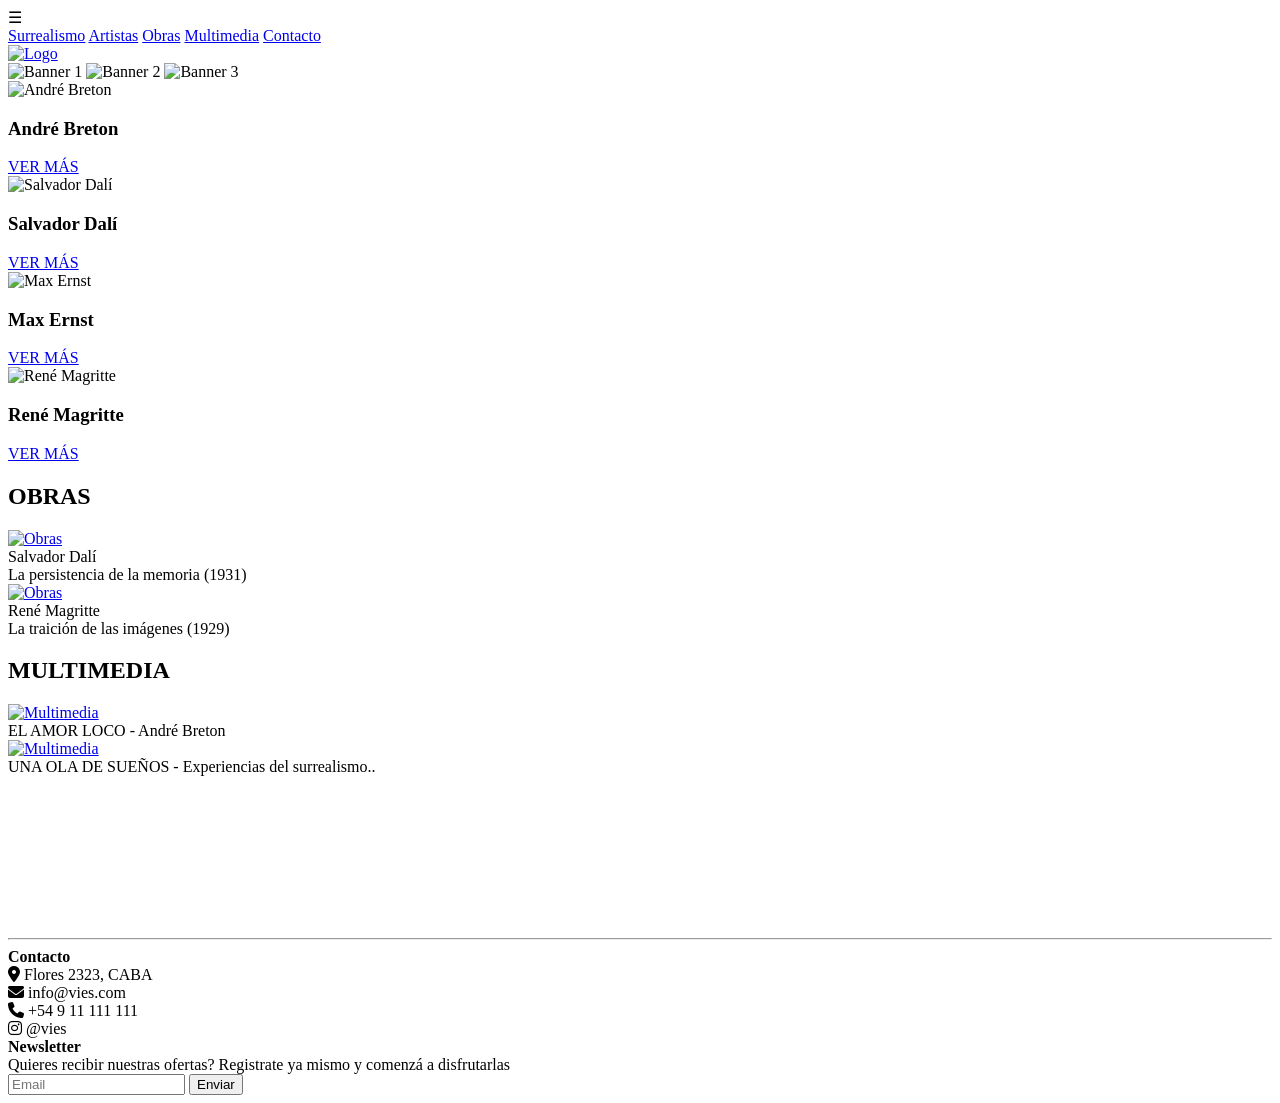
==== index.html @ e271e1ee "Add files via upload" ====
<!DOCTYPE html>
<html lang="en">

<head>
  <meta charset="UTF-8" />
  <meta http-equiv="X-UA-Compatible" content="IE=edge" />
  <meta name="viewport" content="width=device-width, initial-scale=1.0" />
  <title>Vies</title>
  <!-- import -->
  <link rel="stylesheet" href="./css/estilos.css" />
  <!--iconos del footer-->
  <link rel="stylesheet" href="https://cdnjs.cloudflare.com/ajax/libs/font-awesome/6.5.0/css/all.min.css" />
</head>

<body>
  <!-- Cabecera/Header -->
  <header class="header">
      <div class="menu-icon" onclick="toggleMenu()">☰</div>

      <nav class="nav">
<div class="nav-links" id="nav-links">
          <a href="./surrealismo.html">Surrealismo</a>
          <a href="./artistas.html">Artistas</a>
          <a href="./obras.html">Obras</a>
          <a href="./multimedia.html">Multimedia</a>
          <a href="./contacto.html">Contacto</a>


        </div>
        <div class="nav-logo">
          <a href="./index.html">
            <img src="./img/VIES.png" alt="Logo" class="logo">
          </a>
        </div>
      </nav>
    </header>


  <section class="slider">
    <div class="slider-container">
      <img class="slide active" src="./img/slide1.jpg" alt="Banner 1">
      <img class="slide" src="./img/slide2.jpg" alt="Banner 2">
      <img class="slide" src="./img/slide3.jpg" alt="Banner 3">
    </div>
  </section>

  <script>
    let currentSlide = 0;
    const slides = document.querySelectorAll(".slide");

    setInterval(() => {
      slides[currentSlide].classList.remove("active");
      currentSlide = (currentSlide + 1) % slides.length;
      slides[currentSlide].classList.add("active");
    }, 3000);
  </script>

  <!-- Contenido principal -->
    <div class="productos">
      <div class="producto">
        <img src="./img/art1.jpg" alt="André Breton" />
        <div class="info">
          <h3>André Breton</h3>
          <a href="./artistas.html">VER MÁS</a>
        </div>
      </div>
      <div class="producto">
        <img src="./img/art2.jpg" alt="Salvador Dalí" />
        <div class="info">
          <h3>Salvador Dalí</h3>
          <a href="./artistas.html">VER MÁS</a>
        </div>
      </div>
      <div class="producto">
        <img src="./img/art3.jpg" alt="Max Ernst" />
        <div class="info">
          <h3>Max Ernst</h3>
          <a href="./artistas.html">VER MÁS</a>
        </div>
      </div>
      <div class="producto">
        <img src="./img/art4.jpg" alt="René Magritte" />
        <div class="info">
          <h3>René Magritte</h3>
          <a href="./artistas.html">VER MÁS</a>
        </div>
      </div>
    </div>


  <h2 class="recuadro">OBRAS</h2>

  <div class="articulos">
    <div class="articulo">
      <a href="./obras.html">
        <img src="./img/obra1.jpg" alt="Obras">
      </a>
      <div class="detalle-producto">
        <div class="precio">Salvador Dalí</div>
      </div>
      <div class="detalle-producto">La persistencia de la memoria (1931)</div>
    </div>
    <div class="articulo">
      <a href="./obras.html">
        <img src="./img/obra2.jpg" alt="Obras">
      </a>
      <div class="detalle-producto">
        <div class="precio">René Magritte</div>
      </div>
      <div class="detalle-producto">La traición de las imágenes (1929)</div>
    </div>
  </div>


  <h2 class="recuadro">MULTIMEDIA</h2>

  <div class="articulos">
    <div class="articulo">
      <a href="./multimedia.html">
        <img src="./img/multi1.jpg" alt="Multimedia">
      </a>
      <div class="detalle-producto">
      </div>
      <div class="detalle-producto">EL AMOR LOCO - André Breton</div>
    </div>
    <div class="articulo">
      <a href="./multimedia.html">
        <img src="./img/multi2.jpg" alt="Multimedia">
      </a>
      <div class="detalle-producto">
      </div>
      <div class="detalle-producto">UNA OLA DE SUEÑOS - Experiencias del surrealismo..</div>
    </div>
  </div>
  
  
  <article id="marco-anuncio">
    <iframe  src="https://sk8arg.github.io/publicidad.github.io/" frameborder="0" scrolling="no"></iframe>
  </article>


    <hr/>


  <footer id="contacto" class="footer">

    <div class="footer-info bloque-footer">

      <div class="contacto">
        <div class="info">
          <div class="contacto-titulo"><strong>Contacto</strong></div>
          <div><i class="fas fa-map-marker-alt"></i> Flores 2323, CABA</div>
          <div><i class="fas fa-envelope"></i> info@vies.com</div>
          <div><i class="fas fa-phone"></i> +54 9 11 111 111</div>
          <div>
            <i class="fab fa-instagram"></i>
            <a href="https://instagram.com/vies" target="_blank" style="color: inherit; text-decoration: none;">
              @vies
            </a>
          </div>

      </div>
    </div>
  </div>
    <div class="footer-dev bloque-footer">

      <div class="cuadro-contacto">
        <div class="info">
          <div class="news"><strong>Newsletter</strong> </div>
          <div class="news-detalle">Quieres recibir nuestras ofertas? Registrate ya mismo y comenzá a disfrutarlas
          </div>
          <div>
            <form class="news-campo" action="" method="get">
              <input class="news-camp" type="text" placeholder="Email">
              <button class="news-boton" type="submit">Enviar</button>
            </form>
          </div>
        </div>
      </div>
    </div>

    <!-- <div class="footer-logo bloque-footer">
        <iframe
          src="https://www.google.com/maps/embed?pb=!1m18!1m12!1m3!1d3284.0192411597536!2d-58.384635073503446!3d-34.6036749574973!2m3!1f0!2f0!3f0!3m2!1i1024!2i768!4f13.1!3m3!1m2!1s0x4aa9f0a6da5edb%3A0x11bead4e234e558b!2sObelisco!5e0!3m2!1ses!2sar!4v1746364151088!5m2!1ses!2sar"
          width="200"
          height="160"
          style="border: 0"
          allowfullscreen=""
          loading="lazy"
          referrerpolicy="no-referrer-when-downgrade"
        ></iframe>
      </div> -->
  </footer>

  <script>
    function toggleMenu() {
      const menu = document.querySelector(".nav-links");
      menu.classList.toggle("activo");
    }

  </script>

</body>

</html>
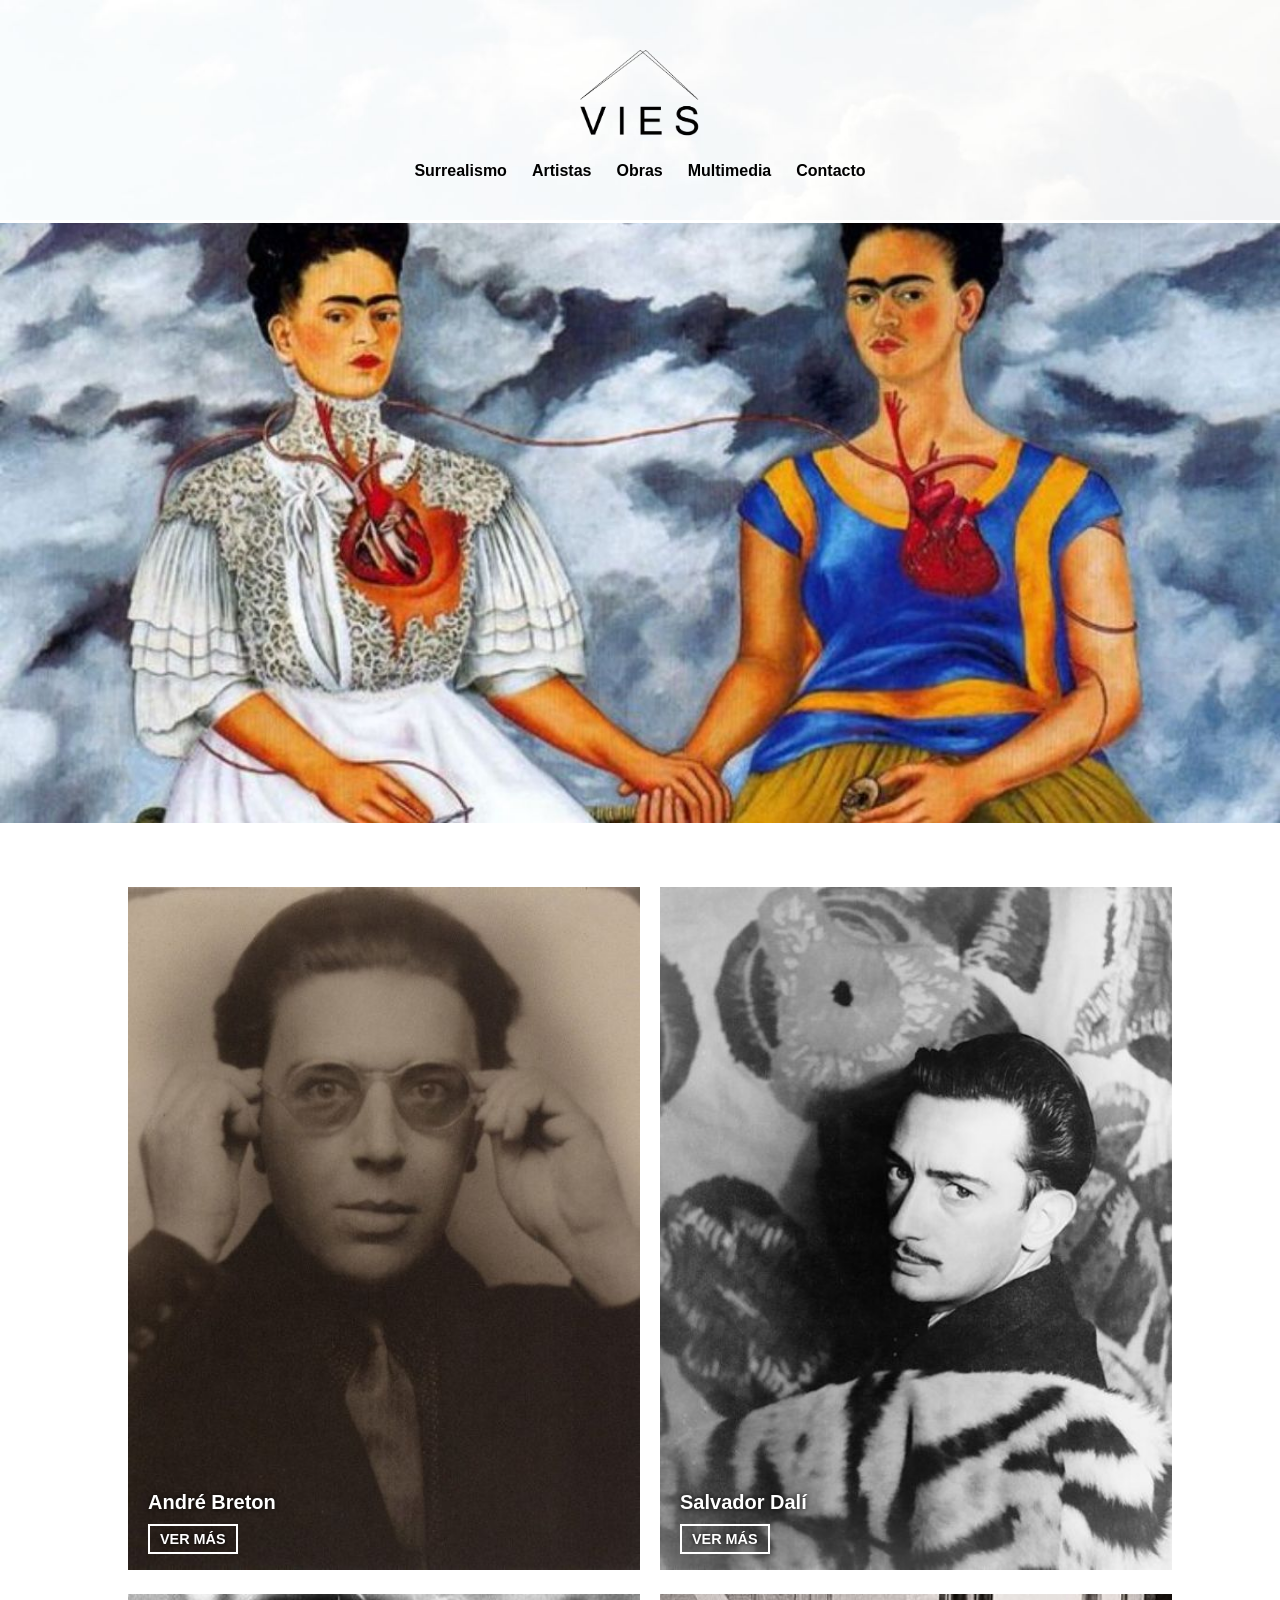
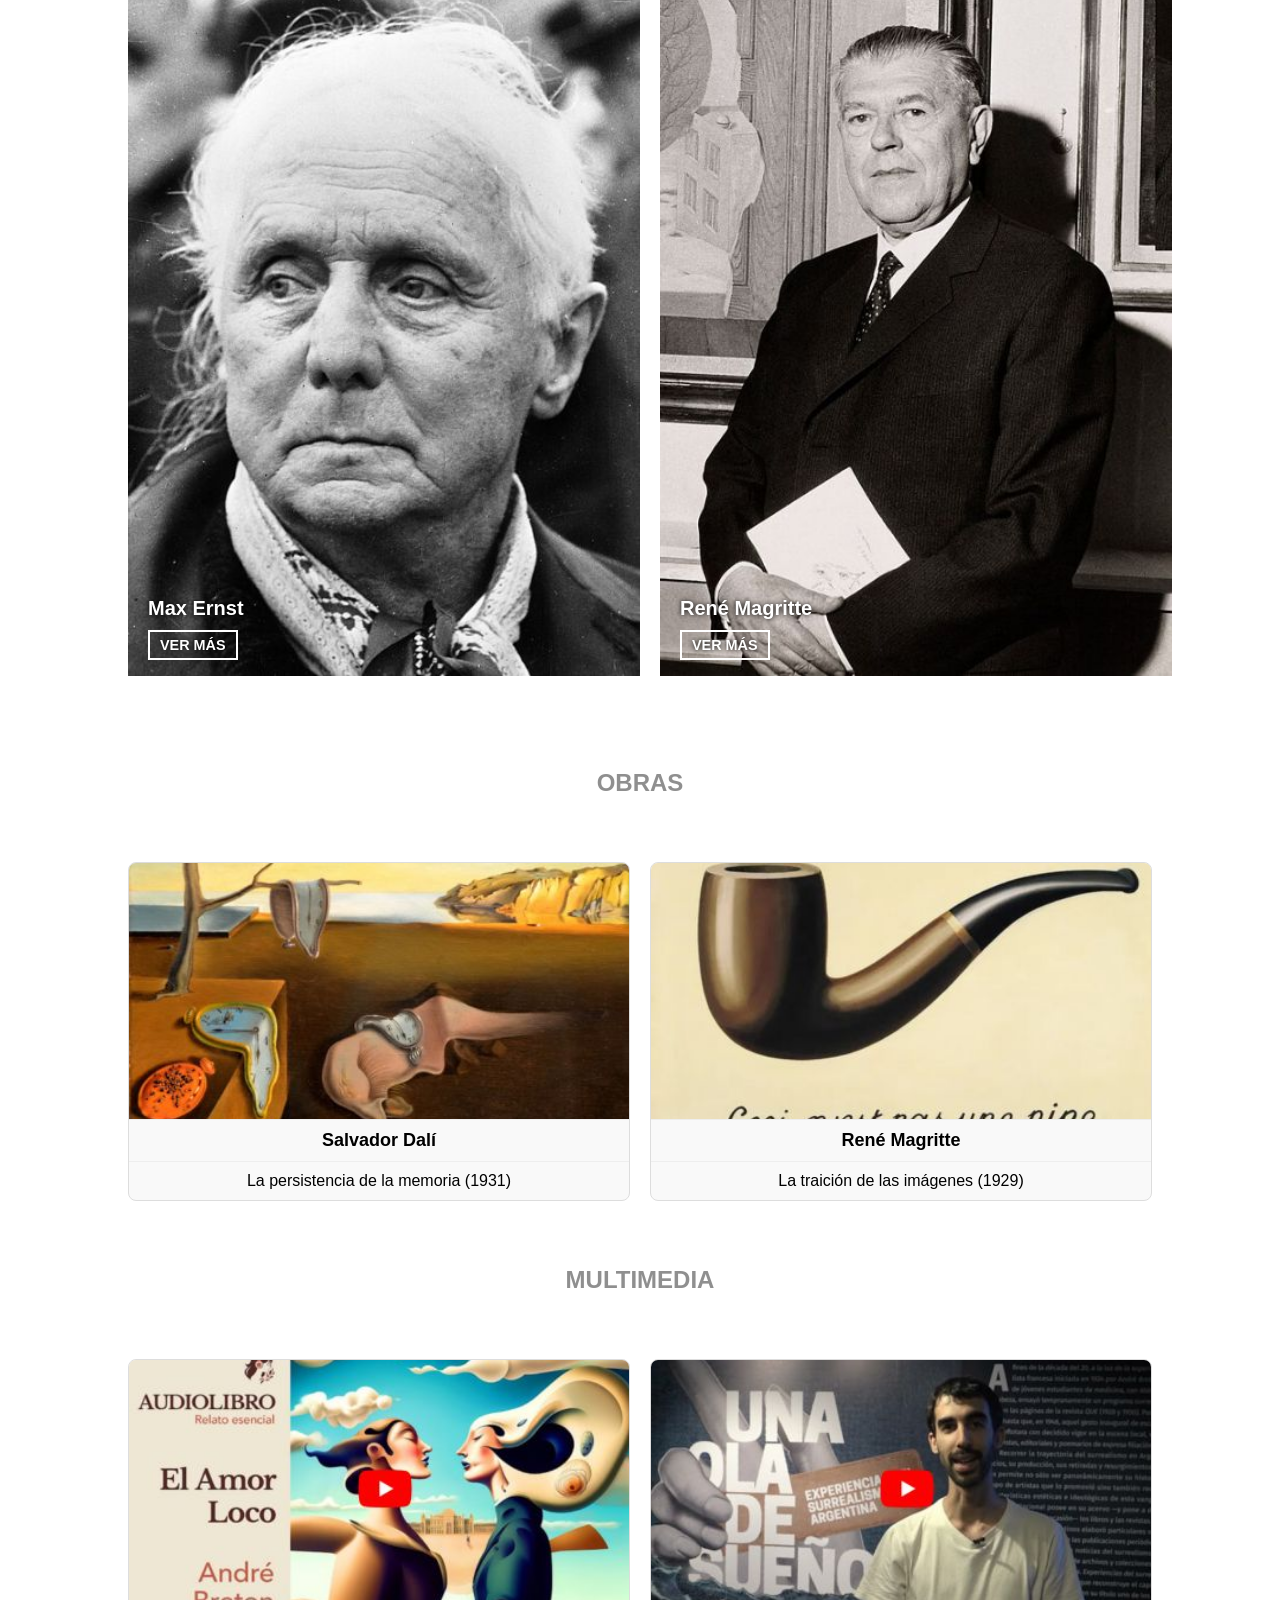
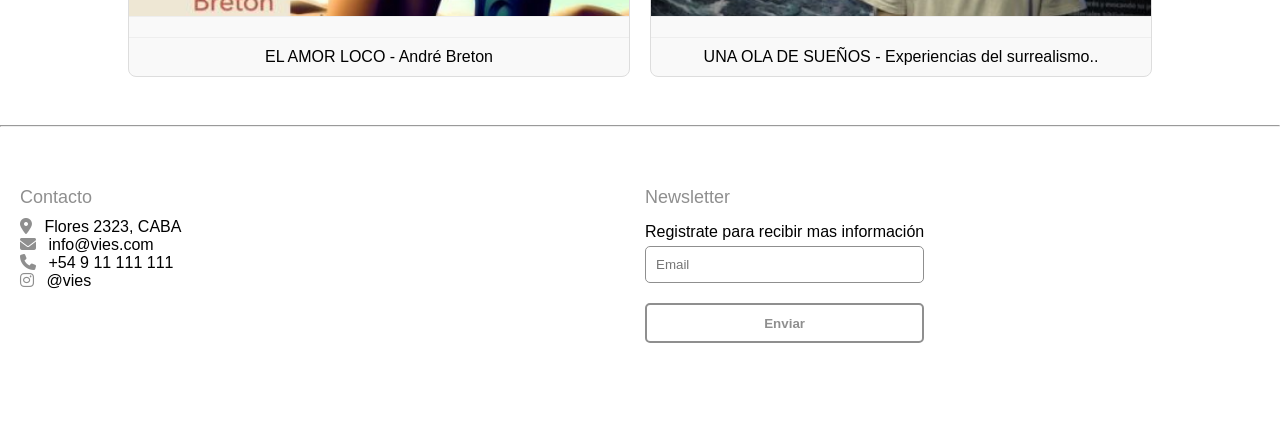
==== commit 9247b470: "Add files via upload" ====
--- a/index.html
+++ b/index.html
@@ -134,9 +134,9 @@
   </div>
   
   
-  <article id="marco-anuncio">
+<!-- <article id="marco-anuncio">
     <iframe  src="https://sk8arg.github.io/publicidad.github.io/" frameborder="0" scrolling="no"></iframe>
-  </article>
+  </article>-->
 
 
     <hr/>
@@ -167,7 +167,7 @@
       <div class="cuadro-contacto">
         <div class="info">
           <div class="news"><strong>Newsletter</strong> </div>
-          <div class="news-detalle">Quieres recibir nuestras ofertas? Registrate ya mismo y comenzá a disfrutarlas
+          <div class="news-detalle">Registrate para recibir mas información
           </div>
           <div>
             <form class="news-campo" action="" method="get">
--- a/css/estilos.css
+++ b/css/estilos.css
@@ -0,0 +1,646 @@
+/* Genericos */
+:root {
+  --blancoHeader: #ffffff;
+  --buttonBGC: #8f8f8f;
+  --blackFont: #000;
+  --GradiantBN: linear-gradient(148deg, white, rgba(170, 171, 169, 0.733));
+  --articuloIMGW: calc((80vw / 2 ));
+  --articuloIMGH: calc(var(--articuloIMGW) / 2);
+  --productoW: var(--articuloIMGW);
+  --productoH: calc(var(--productoW) * 4 / 3);
+  
+}
+
+* {
+  box-sizing: border-box;
+  /* el modelo de caja se aplique en todo el proyecto  */
+}
+
+.subtitulo {
+  text-align: center;
+  margin-top: -40px;
+
+}
+
+/* Estilo 1 botones */
+.news-boton {
+  height: 40px;
+  background-color: transparent;
+  border-radius: 5px;
+  padding: 0px 15px;
+  border: 2px solid var(--buttonBGC);
+  color: var(--buttonBGC);
+  font-weight: bold;
+  transition: background-color 0.3s ease-in-out, color 0.3s ease-in-out;
+  cursor: pointer;
+  margin: 10px 0 0 0;
+}
+
+.news-boton:hover {
+  background-color: var(--buttonBGC);
+  color: white;
+}
+
+/* Fin estilo botones 1 */
+/* Fin genericos */
+/* Body */
+body {
+  margin: 0;
+  font-family: Arial, sans-serif;
+  width: 100vw;
+  overflow-x: hidden;
+}
+
+/* Fin body */
+
+/* header */
+.header {
+  background-color: var(--blancoHeader);
+  padding: 50px 70px;
+  height: 220px;
+  width: 100vw;
+  background-image: url("../img/fondito.jpg");
+  background-size: cover;
+  background-repeat: no-repeat;
+  background-position: top center;
+}
+
+.nav {
+  display: flex;
+  flex-direction: column-reverse;
+  justify-content: space-evenly;
+  align-items: center;
+}
+
+.nav-links {
+  display: flex;
+  padding: 10px;
+  gap: 15px;
+}
+
+.nav-links a {
+  text-decoration: none;
+  color: var(--blackFont);
+  font-weight: bold;
+  padding: 5px;
+  transition: transform 0.3s ease;
+}
+
+.nav-links a:hover {
+  background: var(--GradiantBN);
+  box-shadow: none !important;
+  transform: scale(1.1);
+}
+
+.logo {
+  width: 120px;
+
+}
+
+.activo {
+  display: flex !important;
+
+}
+
+/* Menu /// contraccion*/
+.menu-icon {
+  display: none;
+  font-size: 30px;
+  cursor: pointer;
+  color: #000;
+  background-color: transparent;
+  padding: 10px;
+  border-radius: 5px;
+  position: fixed;
+  top: 10px;
+  left: 10px;
+  z-index: 5000;
+  backdrop-filter: blur(4px);
+  background: linear-gradient(137deg,rgba(128, 128, 128, 0.50),rgba(213, 243, 247, 0.05));
+}
+
+
+#menu-toggle {
+  position: absolute;
+  top: -9999px;
+  left: -9999px;
+}
+
+/* Menu contraccion fin */
+/* Fin header */
+
+/* Productos  */
+.recuadro {
+  padding: 5px;
+  text-align: center;
+  margin: 20px 50px;
+  color: #8f8f8f;
+}
+
+.productos {
+  display: grid;
+  grid-template-columns: repeat(2, 1fr);
+  gap: 20px;
+  padding: 5% 10vw;
+
+}
+
+
+.producto {
+  position: relative;
+}
+
+.producto img {
+  width: var(--productoW);
+  height: var(--productoH);
+  
+}
+
+.producto .info {
+  position: absolute;
+  bottom: 20px;
+  left: 20px;
+  color: white;
+  text-shadow: 0 0 5px black;
+}
+
+.producto h3 {
+  margin: 0;
+  font-size: 20px;
+}
+
+.producto a {
+  display: inline-block;
+  margin-top: 10px;
+  padding: 5px 10px;
+  border: 2px solid white;
+  color: white;
+  text-decoration: none;
+  font-weight: bold;
+  font-size: 0.9rem;
+  transition: background-color 00.3s ease-in-out, color 0.3s ease-in-out
+}
+
+.producto a:hover {
+  background-color: #8f8f8f;
+  color: white;
+}
+
+.detalle-producto {
+  padding: 5px 10px;
+  display: flex;
+  justify-content: space-between;
+  align-items: center;
+}
+
+.categ {
+  font-size: 13px;
+  font-weight: 400;
+}
+
+.precio {
+  font-size: 20px;
+  font-weight: 800;
+}
+
+/* Fin de Producto */
+
+/* articulos */
+
+.articulos {
+  display: grid;
+  grid-template-columns: repeat(2, 1fr);
+  gap: 20px;
+  padding: 40px 10vw;
+}
+
+
+.articulo {
+  background-color: #f9f9f9;
+  border: 1px solid #ddd;
+  border-radius: 8px;
+  overflow: hidden;
+  transition: transform 0.3s ease, box-shadow 0.3s ease;
+}
+
+.articulo:hover {
+  transform: translateY(-5px);
+  box-shadow: 0 8px 20px rgba(0, 0, 0, 0.1);
+}
+
+
+.articulo img {
+  object-fit: cover;
+  display: block;
+  width: var(--articuloIMGW);
+  height: var(--articuloIMGH);
+
+}
+.articulo a {
+  display: block;
+  color: inherit;
+  text-decoration: none;
+  text-align: center;
+}
+
+.articulo h3 {
+  font-size: 18px;
+  margin: 10px 0 5px;
+  color: #333;
+}
+
+
+.detalle-producto {
+  padding: 10px 15px;
+  border-top: 1px solid #eee;
+  display: flex;
+  flex-direction: column;
+  gap: 5px;
+}
+
+
+.categoria {
+  font-size: 14px;
+  color: #8f8f8f;
+  text-transform: uppercase;
+  letter-spacing: 1px;
+}
+
+
+.precio {
+  font-size: 18px;
+  font-weight: bold;
+  color: #000;
+}
+
+
+.nombre-producto {
+  font-size: 15px;
+  font-weight: 500;
+  color: #444;
+}
+
+
+
+.infoPagina {
+  height: 400px;
+  background-color: #8f8f8f;
+  color: white;
+  display: grid;
+}
+
+/* Fin articulos */
+
+/* Contacto */
+.contacto-container {
+  display: flex;
+  flex-direction: column;
+  align-items: center;
+  text-align: center;
+  gap: 30px;
+  
+}
+
+.contacto-container h1 {
+  text-align: center;
+  width: 100%;
+  color: #8f8f8f;
+  padding: 5px;
+}
+
+.contacto-titulo {
+  font-size: 18px;
+  color: #8f8f8f;
+  font-weight: bold;
+  text-align: left;
+  margin-bottom: 10px;
+}
+
+.contacto {
+  width: 100%;
+}
+
+.news,
+.nws-detalle {
+  font-size: 18px;
+  color: var(--buttonBGC);
+}
+.news {
+  margin-bottom: 15px;
+}
+
+.news-campo {
+  width: 100%;
+}
+
+
+/* Fin Contacto */
+
+/*formulario */
+
+.formulario {
+  width: calc(300px + 15vw);
+  margin: 0 auto 20px; 
+  padding: 20px;
+  background-color: #f8f8f8;
+  border-radius: 10px;
+  box-shadow: 0px 4px 6px rgba(0, 0, 0, 0.1);
+  overflow-x: scroll;
+}
+
+.formulario textarea{
+  height: 200px;
+}
+.formulario button{
+  font-size: 16px;
+}
+label {
+  font-weight: bold;
+  display: block;
+  margin-top: 10px;
+}
+
+input,
+textarea {
+  width: 100%;
+  padding: 10px;
+  margin-top: 5px;
+  border: 1px solid #8f8f8f;
+  border-radius: 5px;
+}
+
+/* botón de envio */
+
+form {
+  display: flex;
+  flex-direction: column;
+  gap: 10px;
+}
+
+
+
+.info div strong {
+  color: inherit;
+  font-weight: normal;
+}
+
+.imagenes {
+  display: flex;
+  gap: 10px;
+  align-items: center;
+  justify-content: center;
+}
+
+.iconos {
+  width: 50px;
+}
+
+/* mapa */
+
+.mapa {
+  padding: 40px;
+}
+
+/* Fin formulario */
+/* Footer */
+.footer {
+  width: 100%;
+  display: grid;
+
+  background-color: white;
+  padding: 40px 20px;
+  position: relative;
+  margin-top: 20px;
+  grid-template-columns: 1fr 1fr;
+  gap: 10px
+}
+
+.bloque-footer {
+  display: flex;
+  
+  margin-bottom: 40px;
+}
+
+
+.footer-info i {
+  color: #8f8f8f;
+  margin-right: 8px;
+}
+/* Fin footer */
+
+/* Nosotros */
+.nosotros {
+  display: grid;
+  grid-template-columns: 1fr 1fr;
+  margin: 0px;
+  background-color: #fff;
+}
+
+.bloque-izquierdo img {
+   width: calc(50vw - 20px);
+  height: 43.92vw;
+  position:sticky;
+  top: 0;
+}
+.nosotros .bloque-izquierdo {
+ background:rgb(217,217,217);
+margin-left: 20px;
+}
+.bloque-derecho {
+  display: grid;
+  place-items: center;
+  padding: 20px;
+
+}
+
+.texto {
+  font-size: 18px;
+  line-height: 1.6;
+  text-align: center;
+  color: #8f8f8f;
+
+}
+
+.bloque-derecho h1 {
+  font-size: 32px;
+}
+
+/* fin Nosotros */
+
+/* #marco-anuncio .px300 {
+  display: none;
+
+} */
+
+#marco-anuncio {
+  height: 90px;
+  width: 728px;
+  margin: 30px auto;
+}
+iframe{
+  height: 100%;
+  width: 100%;
+}
+
+
+.ocultar {
+  display: none;
+}
+
+/* Fin */
+
+/*SLIDER*/
+
+.slider {
+  width: 100vw;
+  overflow: hidden;
+  margin-top: 3px;
+}
+
+.slider-container {
+  position: relative;
+  width: 100%;
+  height: 600px;
+}
+
+.slide {
+  width: 100%;
+  height: 600px;
+  object-fit: cover;
+  display: none;
+  position: absolute;
+  top: 0;
+  left: 0;
+}
+
+.slide.active {
+  display: block;
+  animation: fade 1s ease-in-out;
+}
+
+@keyframes fade {
+  from {
+    opacity: 0.5;
+  }
+
+  to {
+    opacity: 1;
+  }
+}
+
+/* Fin Slider */
+@media (max-width:727px) {
+  .menu-icon {
+    display: flex;
+  }
+  
+  .nav-links {
+    display: none;
+    flex-direction: column;
+    position: fixed;
+    top: 70px;
+    left: 10px;
+    background:linear-gradient(137deg, rgba(128, 128, 128, 0.50), rgba(213, 243, 247, 0.05));
+    backdrop-filter: blur(3px);
+    padding: 10px;
+    gap: 15px;
+    z-index: 999;
+  }
+.nav,.nav .logo{
+  display: block;
+  margin: auto;
+}
+
+.productos {
+  grid-template-columns: repeat(1, 1fr);
+
+}
+.producto img {
+  width: calc(var(--productoW) * 2);
+  height: calc(var(--productoH) * 2);
+}
+
+/*  #marco-anuncio .px300 {
+    display: initial;
+    
+  } */
+
+  #marco-anuncio {
+    height: 600px;
+    width: 300px;
+
+  }
+.nosotros{
+  display: flex;
+  flex-direction: column;
+  height: auto;
+}
+
+.nosotros .bloque-izquierdo{
+  background: transparent;
+  margin: 0;
+}
+.bloque-izquierdo img {
+  display: block;
+  margin: auto;
+  width: 95vw;
+  height: 87.84vw;
+  
+}
+  #marco-anuncio .px728 {
+    display: none;
+
+  }
+  .footer {
+    display: flex;
+    flex-direction: column-reverse;
+  }
+}
+
+/* @media (max-width:480px) {
+  .productos {
+    grid-template-columns: repeat(1, 1fr);
+
+  }
+  .producto img {
+    width: calc(var(--productoW) * 2);
+    height: calc(var(--productoH) * 2);
+  }
+} */
+
+
+.artistas {
+  display: grid;
+  grid-template-columns: 1fr; /* uno por fila */
+  gap: 20px;
+  padding: 40px 10vw;
+}
+
+.artista img {
+  max-width: 100%;
+  height: auto;
+  display: block;
+}
+
+
+.surrealismo {
+  padding: 40px 10vw;
+  line-height: 1.6;
+  color: #333;
+}
+
+.surrealismo h2 {
+  margin-top: 30px;
+  font-size: 1.4rem;
+  color: #222;
+}
+
+.surrealismo ul {
+  margin: 15px 0;
+  padding-left: 20px;
+}
+
+.surrealismo li {
+  margin-bottom: 8px;
+}
+
